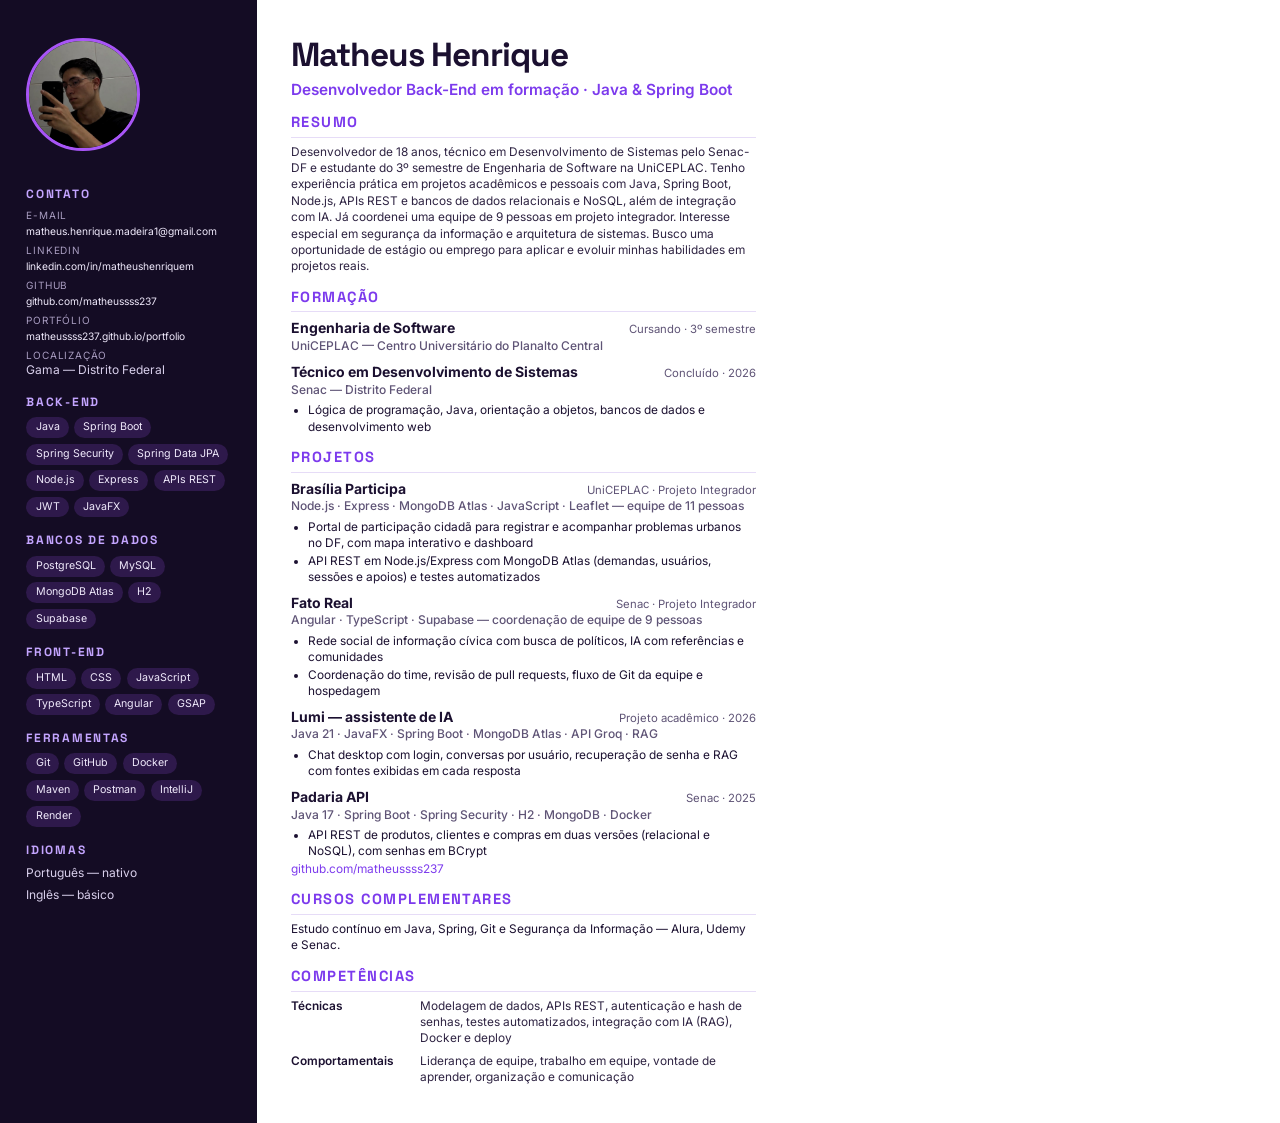
==== assets/cv/cv.html @ cdd40517 "Volta a paleta roxa, troca a foto e adiciona mais projetos - Desfaz a troca para o verde e volta ao " ====
<!DOCTYPE html>
<html lang="pt-BR">
<head>
  <meta charset="UTF-8">
  <title>Currículo — Matheus Henrique</title>
  <!-- Fonte do currículo. Para gerar o PDF: abrir no navegador > Imprimir > Salvar como PDF (A4, sem margens) -->
  <link href="https://fonts.googleapis.com/css2?family=Inter:wght@400;500;600;700&family=Space+Grotesk:wght@600;700&display=swap" rel="stylesheet">
  <style>
    @page { size: A4; margin: 0; }
    * { margin: 0; padding: 0; box-sizing: border-box; }
    :root { --ink: #1b1030; --muted: #5f5476; --accent: #7c3aed; --soft: #f3edfc; --line: #e6dcf7; }
    body { font-family: "Inter", system-ui, sans-serif; color: var(--ink); font-size: 8.9pt; line-height: 1.38; -webkit-print-color-adjust: exact; print-color-adjust: exact; }
    .page { width: 210mm; min-height: 297mm; display: grid; grid-template-columns: 68mm 1fr; }

    aside { background: #140c24; color: #efe9fb; padding: 10mm 7mm 8mm; }
    .photo { width: 30mm; height: 30mm; border-radius: 50%; object-fit: cover; border: 3px solid #a855f7; margin-bottom: 4mm; }
    aside h2 { font-family: "Space Grotesk", sans-serif; font-size: 9pt; letter-spacing: .14em; text-transform: uppercase; color: #c4a5ff; margin: 4mm 0 1.8mm; }
    aside p, aside li { font-size: 9pt; color: #d9d0ec; }
    aside ul { list-style: none; display: grid; gap: 1.2mm; }
    aside a { color: #efe9fb; text-decoration: none; overflow-wrap: anywhere; }
    .contact a { font-size: 7.7pt; }
    .contact li span { display: block; font-size: 7.5pt; color: #a89cc0; text-transform: uppercase; letter-spacing: .08em; }
    .chips { display: flex; flex-wrap: wrap; gap: 1.5mm; list-style: none; }
    .chips li { font-size: 8pt; padding: .8mm 2.4mm; border-radius: 99px; background: rgba(168, 85, 247, .18); color: #efe9fb; }

    main { padding: 10mm 10mm 8mm 9mm; }
    h1 { font-family: "Space Grotesk", sans-serif; font-size: 25pt; line-height: 1; letter-spacing: -.03em; }
    .role { color: var(--accent); font-weight: 600; font-size: 11.5pt; margin: 2mm 0 3mm; }
    main h2 { font-family: "Space Grotesk", sans-serif; font-size: 11pt; letter-spacing: .1em; text-transform: uppercase; color: var(--accent); border-bottom: 1.5px solid var(--line); padding-bottom: 1.2mm; margin: 3.2mm 0 1.6mm; }
    .item { margin-bottom: 2mm; }
    .item-head { display: flex; justify-content: space-between; gap: 4mm; align-items: baseline; }
    .item h3 { font-size: 10.5pt; font-weight: 700; }
    .date { font-size: 8.5pt; color: var(--muted); white-space: nowrap; }
    .place { color: var(--muted); font-size: 9pt; font-weight: 500; }
    .item ul { margin: 1mm 0 0 4.5mm; }
    .item li { margin-bottom: .3mm; }
    .summary { color: #2e2342; }
    .skills { display: grid; grid-template-columns: 30mm 1fr; gap: 1.6mm 4mm; }
    .skills dt { font-weight: 600; }
    .skills dd { color: #2e2342; }
    a.link { color: var(--accent); text-decoration: none; }
  </style>
</head>
<body>
  <div class="page">
    <aside>
      <img class="photo" src="../img/foto-perfil.jpg" alt="Foto de Matheus Henrique">

      <h2>Contato</h2>
      <ul class="contact">
        <li><span>E-mail</span><a href="mailto:matheus.henrique.madeira1@gmail.com">matheus.henrique.madeira1@gmail.com</a></li>
        <li><span>LinkedIn</span><a href="https://linkedin.com/in/matheushenriquem">linkedin.com/in/matheushenriquem</a></li>
        <li><span>GitHub</span><a href="https://github.com/matheussss237">github.com/matheussss237</a></li>
        <li><span>Portfólio</span><a href="https://matheussss237.github.io/portfolio/">matheussss237.github.io/portfolio</a></li>
        <li><span>Localização</span>Gama — Distrito Federal</li>
      </ul>

      <h2>Back-End</h2>
      <ul class="chips"><li>Java</li><li>Spring Boot</li><li>Spring Security</li><li>Spring Data JPA</li><li>Node.js</li><li>Express</li><li>APIs REST</li><li>JWT</li><li>JavaFX</li></ul>

      <h2>Bancos de dados</h2>
      <ul class="chips"><li>PostgreSQL</li><li>MySQL</li><li>MongoDB Atlas</li><li>H2</li><li>Supabase</li></ul>

      <h2>Front-End</h2>
      <ul class="chips"><li>HTML</li><li>CSS</li><li>JavaScript</li><li>TypeScript</li><li>Angular</li><li>GSAP</li></ul>

      <h2>Ferramentas</h2>
      <ul class="chips"><li>Git</li><li>GitHub</li><li>Docker</li><li>Maven</li><li>Postman</li><li>IntelliJ</li><li>Render</li></ul>

      <h2>Idiomas</h2>
      <ul>
        <li>Português — nativo</li>
        <li>Inglês — básico</li>
      </ul>
    </aside>

    <main>
      <h1>Matheus Henrique</h1>
      <p class="role">Desenvolvedor Back-End em formação · Java &amp; Spring Boot</p>

      <h2>Resumo</h2>
      <p class="summary">
        Desenvolvedor de 18 anos, técnico em Desenvolvimento de Sistemas pelo Senac-DF e estudante do
        3º semestre de Engenharia de Software na UniCEPLAC. Tenho experiência prática em projetos acadêmicos
        e pessoais com Java, Spring Boot, Node.js, APIs REST e bancos de dados relacionais e NoSQL, além de
        integração com IA. Já coordenei uma equipe de 9 pessoas em projeto integrador. Interesse especial em
        segurança da informação e arquitetura de sistemas. Busco uma oportunidade de estágio ou emprego
        para aplicar e evoluir minhas habilidades em projetos reais.
      </p>

      <h2>Formação</h2>
      <div class="item">
        <div class="item-head"><h3>Engenharia de Software</h3><span class="date">Cursando · 3º semestre</span></div>
        <p class="place">UniCEPLAC — Centro Universitário do Planalto Central</p>
      </div>
      <div class="item">
        <div class="item-head"><h3>Técnico em Desenvolvimento de Sistemas</h3><span class="date">Concluído · 2026</span></div>
        <p class="place">Senac — Distrito Federal</p>
        <ul>
          <li>Lógica de programação, Java, orientação a objetos, bancos de dados e desenvolvimento web</li>
        </ul>
      </div>

      <h2>Projetos</h2>
      <div class="item">
        <div class="item-head"><h3>Brasília Participa</h3><span class="date">UniCEPLAC · Projeto Integrador</span></div>
        <p class="place">Node.js · Express · MongoDB Atlas · JavaScript · Leaflet — equipe de 11 pessoas</p>
        <ul>
          <li>Portal de participação cidadã para registrar e acompanhar problemas urbanos no DF, com mapa interativo e dashboard</li>
          <li>API REST em Node.js/Express com MongoDB Atlas (demandas, usuários, sessões e apoios) e testes automatizados</li>
        </ul>
      </div>
      <div class="item">
        <div class="item-head"><h3>Fato Real</h3><span class="date">Senac · Projeto Integrador</span></div>
        <p class="place">Angular · TypeScript · Supabase — coordenação de equipe de 9 pessoas</p>
        <ul>
          <li>Rede social de informação cívica com busca de políticos, IA com referências e comunidades</li>
          <li>Coordenação do time, revisão de pull requests, fluxo de Git da equipe e hospedagem</li>
        </ul>
      </div>
      <div class="item">
        <div class="item-head"><h3>Lumi — assistente de IA</h3><span class="date">Projeto acadêmico · 2026</span></div>
        <p class="place">Java 21 · JavaFX · Spring Boot · MongoDB Atlas · API Groq · RAG</p>
        <ul>
          <li>Chat desktop com login, conversas por usuário, recuperação de senha e RAG com fontes exibidas em cada resposta</li>
        </ul>
      </div>
      <div class="item">
        <div class="item-head"><h3>Padaria API</h3><span class="date">Senac · 2025</span></div>
        <p class="place">Java 17 · Spring Boot · Spring Security · H2 · MongoDB · Docker</p>
        <ul>
          <li>API REST de produtos, clientes e compras em duas versões (relacional e NoSQL), com senhas em BCrypt</li>
        </ul>
        <p><a class="link" href="https://github.com/matheussss237">github.com/matheussss237</a></p>
      </div>

      <h2>Cursos complementares</h2>
      <div class="item">
        <p>Estudo contínuo em Java, Spring, Git e Segurança da Informação — Alura, Udemy e Senac.</p>
      </div>

      <h2>Competências</h2>
      <dl class="skills">
        <dt>Técnicas</dt><dd>Modelagem de dados, APIs REST, autenticação e hash de senhas, testes automatizados, integração com IA (RAG), Docker e deploy</dd>
        <dt>Comportamentais</dt><dd>Liderança de equipe, trabalho em equipe, vontade de aprender, organização e comunicação</dd>
      </dl>
    </main>
  </div>
</body>
</html>
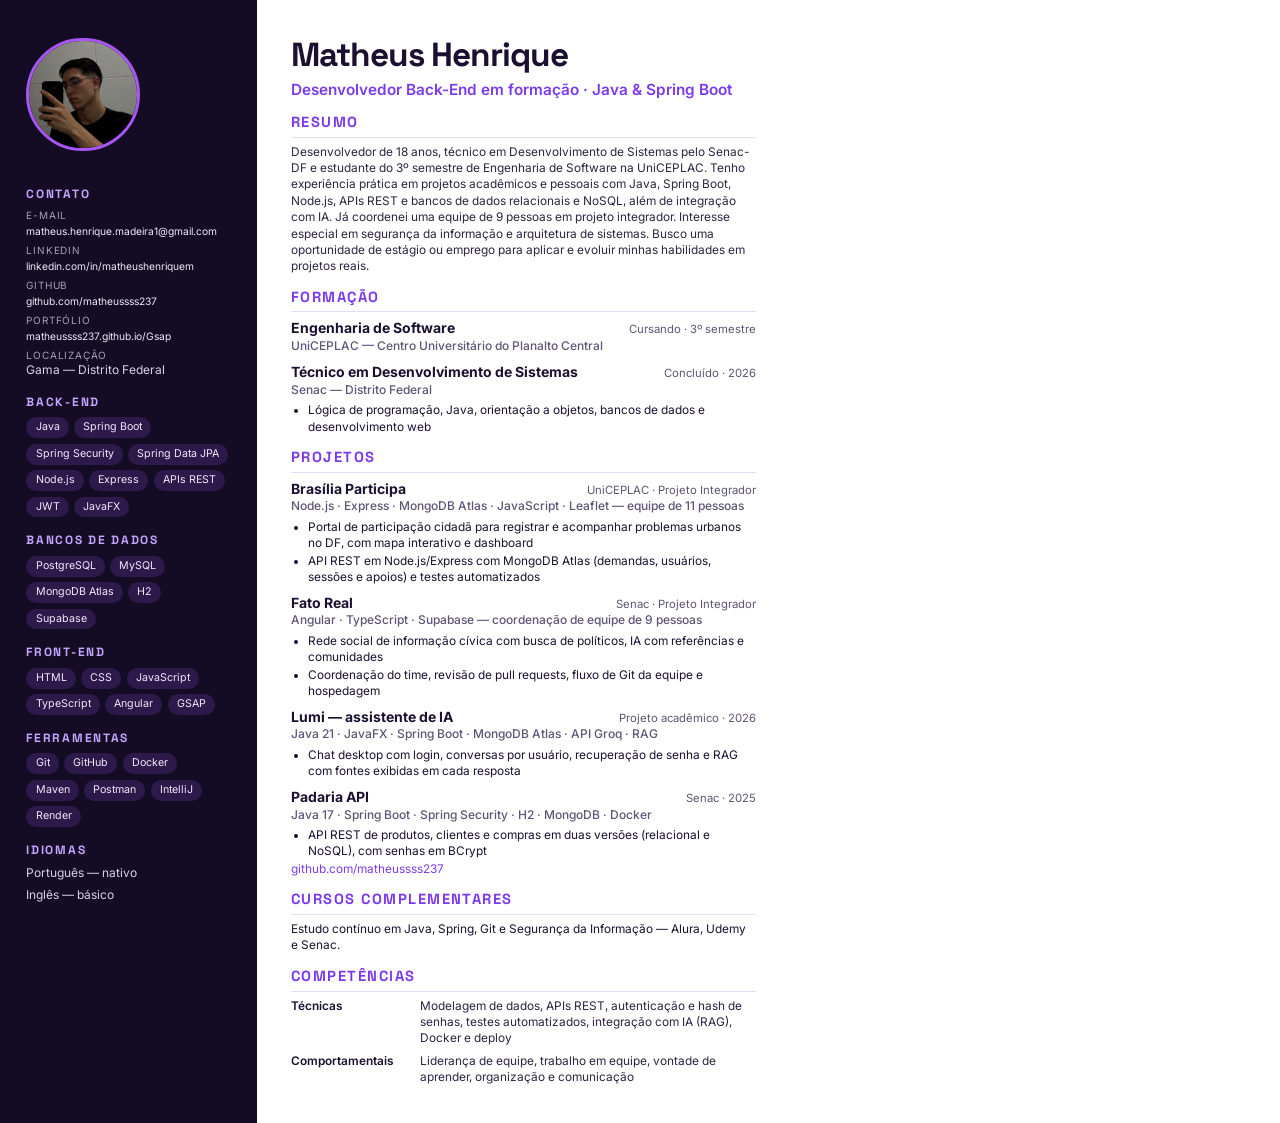
==== commit 9ce962d8: "Corrige os links do portfólio (voltam para /Gsap/, que é o endereço que existe hoje) Co-Authored-By:" ====
--- a/assets/cv/cv.html
+++ b/assets/cv/cv.html
@@ -51,7 +51,7 @@
         <li><span>E-mail</span><a href="mailto:matheus.henrique.madeira1@gmail.com">matheus.henrique.madeira1@gmail.com</a></li>
         <li><span>LinkedIn</span><a href="https://linkedin.com/in/matheushenriquem">linkedin.com/in/matheushenriquem</a></li>
         <li><span>GitHub</span><a href="https://github.com/matheussss237">github.com/matheussss237</a></li>
-        <li><span>Portfólio</span><a href="https://matheussss237.github.io/portfolio/">matheussss237.github.io/portfolio</a></li>
+        <li><span>Portfólio</span><a href="https://matheussss237.github.io/Gsap/">matheussss237.github.io/Gsap</a></li>
         <li><span>Localização</span>Gama — Distrito Federal</li>
       </ul>
 
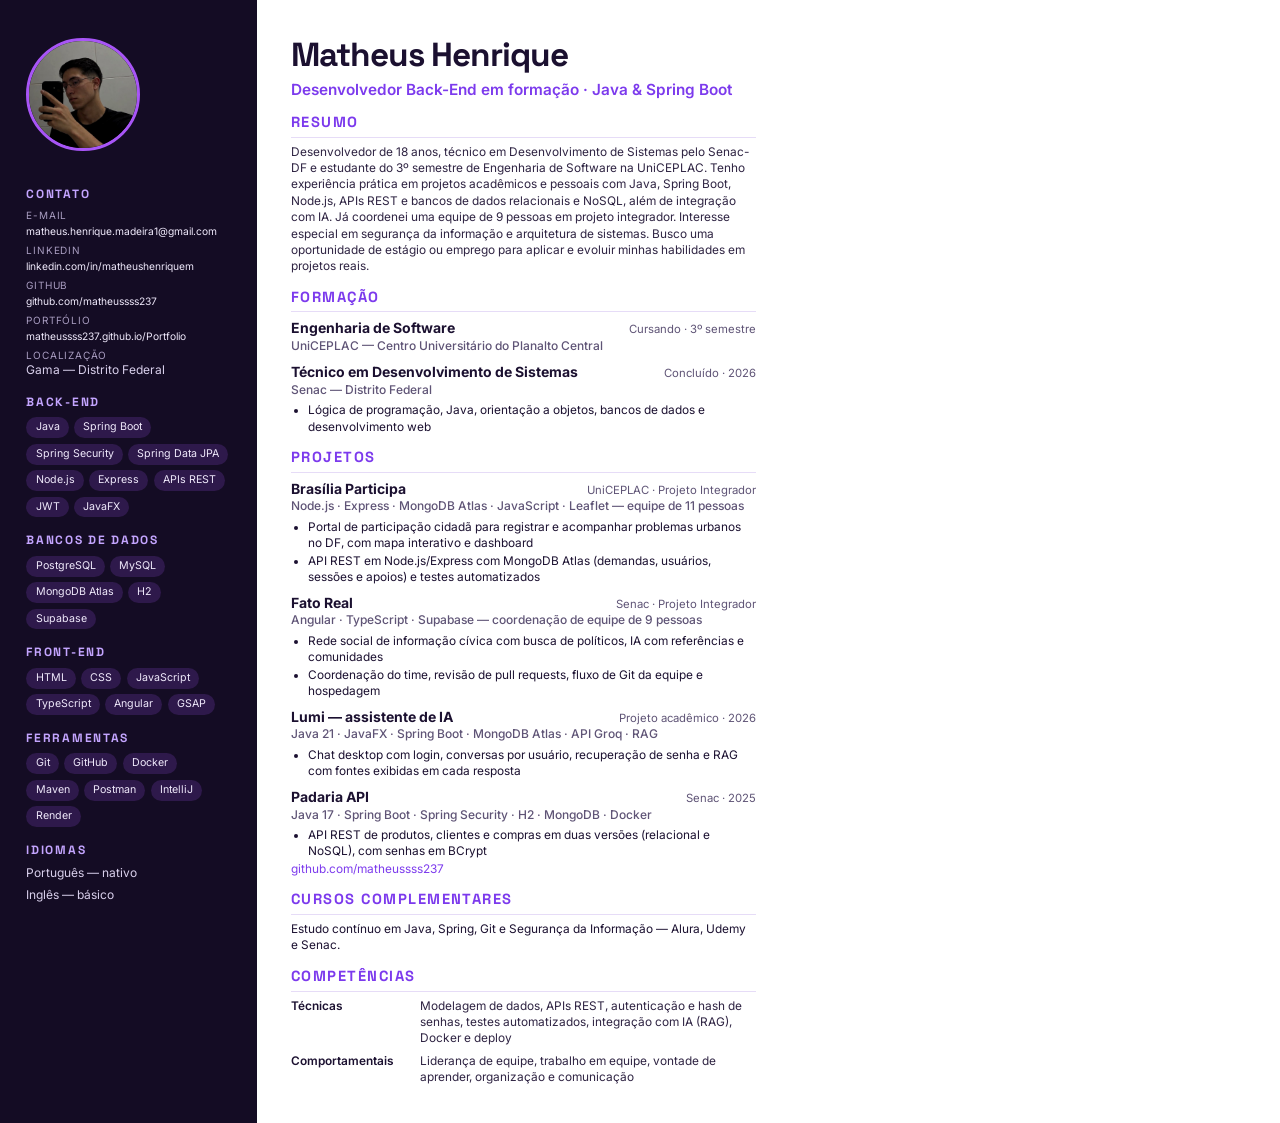
==== commit 20755be3: "Atualiza os links para o repositório renomeado (Portfolio) Co-Authored-By: Claude Opus 5.5 <noreply@" ====
--- a/assets/cv/cv.html
+++ b/assets/cv/cv.html
@@ -51,7 +51,7 @@
         <li><span>E-mail</span><a href="mailto:matheus.henrique.madeira1@gmail.com">matheus.henrique.madeira1@gmail.com</a></li>
         <li><span>LinkedIn</span><a href="https://linkedin.com/in/matheushenriquem">linkedin.com/in/matheushenriquem</a></li>
         <li><span>GitHub</span><a href="https://github.com/matheussss237">github.com/matheussss237</a></li>
-        <li><span>Portfólio</span><a href="https://matheussss237.github.io/Gsap/">matheussss237.github.io/Gsap</a></li>
+        <li><span>Portfólio</span><a href="https://matheussss237.github.io/Portfolio/">matheussss237.github.io/Portfolio</a></li>
         <li><span>Localização</span>Gama — Distrito Federal</li>
       </ul>
 
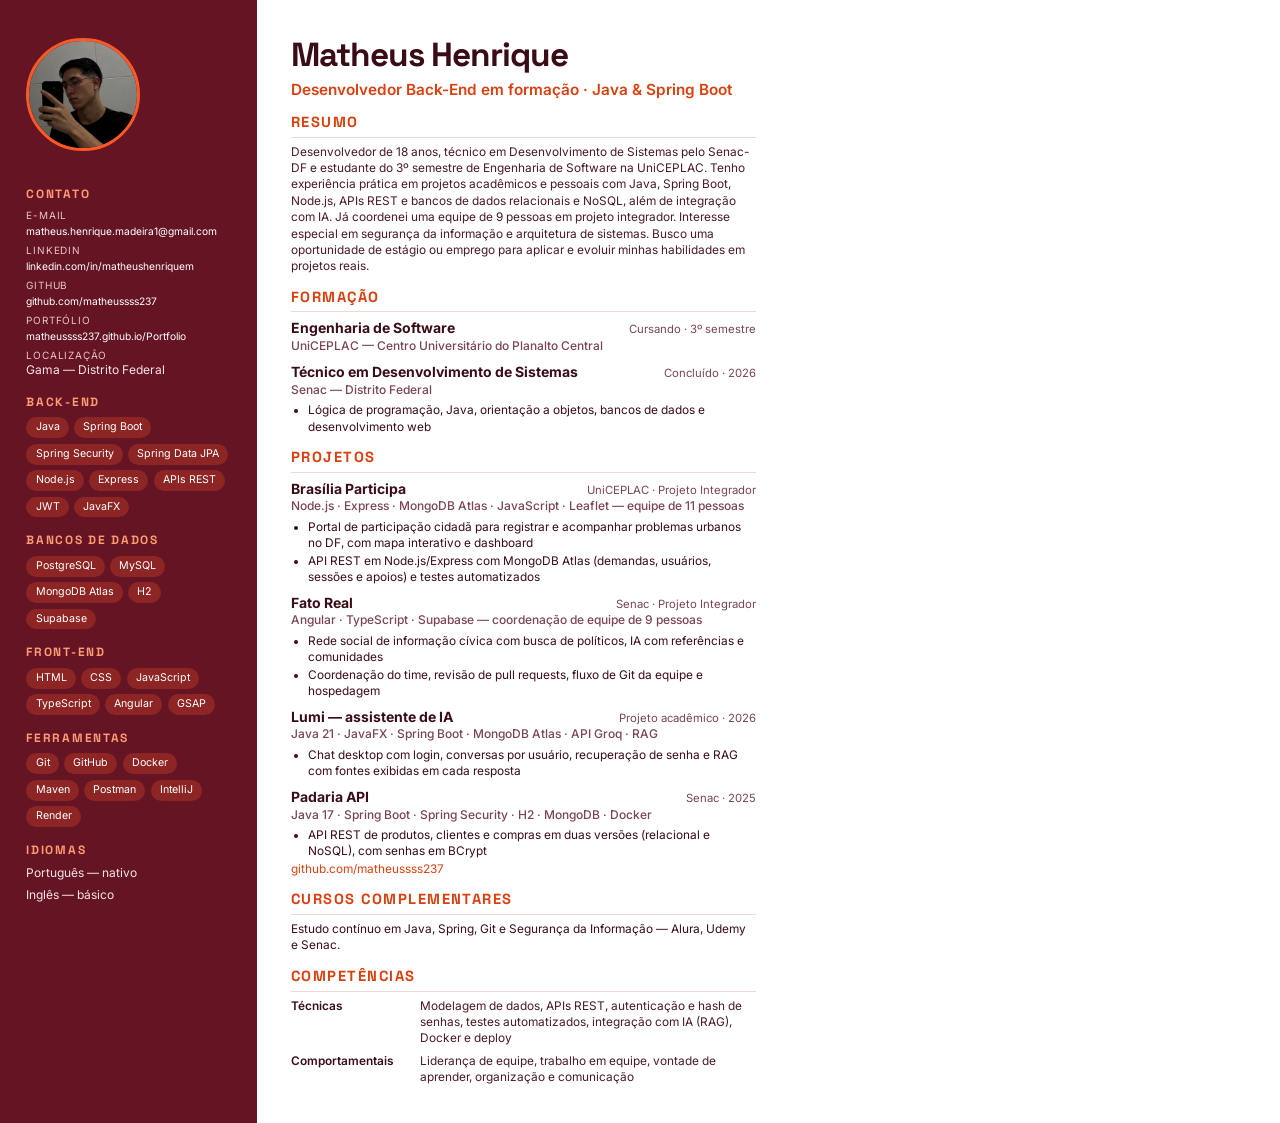
==== commit b489ef3f: "Troca a paleta para vinho, branco e laranja (#651424, #FFFFFF, #FF5825) Vale para o site (tema escur" ====
--- a/assets/cv/cv.html
+++ b/assets/cv/cv.html
@@ -8,20 +8,20 @@
   <style>
     @page { size: A4; margin: 0; }
     * { margin: 0; padding: 0; box-sizing: border-box; }
-    :root { --ink: #1b1030; --muted: #5f5476; --accent: #7c3aed; --soft: #f3edfc; --line: #e6dcf7; }
+    :root { --ink: #3a0c16; --muted: #7a4652; --accent: #d9400f; --soft: #fbf3f4; --line: #f1d9d3; }
     body { font-family: "Inter", system-ui, sans-serif; color: var(--ink); font-size: 8.9pt; line-height: 1.38; -webkit-print-color-adjust: exact; print-color-adjust: exact; }
     .page { width: 210mm; min-height: 297mm; display: grid; grid-template-columns: 68mm 1fr; }
 
-    aside { background: #140c24; color: #efe9fb; padding: 10mm 7mm 8mm; }
-    .photo { width: 30mm; height: 30mm; border-radius: 50%; object-fit: cover; border: 3px solid #a855f7; margin-bottom: 4mm; }
-    aside h2 { font-family: "Space Grotesk", sans-serif; font-size: 9pt; letter-spacing: .14em; text-transform: uppercase; color: #c4a5ff; margin: 4mm 0 1.8mm; }
-    aside p, aside li { font-size: 9pt; color: #d9d0ec; }
+    aside { background: #651424; color: #ffffff; padding: 10mm 7mm 8mm; }
+    .photo { width: 30mm; height: 30mm; border-radius: 50%; object-fit: cover; border: 3px solid #ff5825; margin-bottom: 4mm; }
+    aside h2 { font-family: "Space Grotesk", sans-serif; font-size: 9pt; letter-spacing: .14em; text-transform: uppercase; color: #ff9b73; margin: 4mm 0 1.8mm; }
+    aside p, aside li { font-size: 9pt; color: #f6e3e6; }
     aside ul { list-style: none; display: grid; gap: 1.2mm; }
-    aside a { color: #efe9fb; text-decoration: none; overflow-wrap: anywhere; }
+    aside a { color: #ffffff; text-decoration: none; overflow-wrap: anywhere; }
     .contact a { font-size: 7.7pt; }
-    .contact li span { display: block; font-size: 7.5pt; color: #a89cc0; text-transform: uppercase; letter-spacing: .08em; }
+    .contact li span { display: block; font-size: 7.5pt; color: #e9c3ca; text-transform: uppercase; letter-spacing: .08em; }
     .chips { display: flex; flex-wrap: wrap; gap: 1.5mm; list-style: none; }
-    .chips li { font-size: 8pt; padding: .8mm 2.4mm; border-radius: 99px; background: rgba(168, 85, 247, .18); color: #efe9fb; }
+    .chips li { font-size: 8pt; padding: .8mm 2.4mm; border-radius: 99px; background: rgba(255, 88, 37, .25); color: #ffffff; }
 
     main { padding: 10mm 10mm 8mm 9mm; }
     h1 { font-family: "Space Grotesk", sans-serif; font-size: 25pt; line-height: 1; letter-spacing: -.03em; }
@@ -34,10 +34,10 @@
     .place { color: var(--muted); font-size: 9pt; font-weight: 500; }
     .item ul { margin: 1mm 0 0 4.5mm; }
     .item li { margin-bottom: .3mm; }
-    .summary { color: #2e2342; }
+    .summary { color: #4a1a24; }
     .skills { display: grid; grid-template-columns: 30mm 1fr; gap: 1.6mm 4mm; }
     .skills dt { font-weight: 600; }
-    .skills dd { color: #2e2342; }
+    .skills dd { color: #4a1a24; }
     a.link { color: var(--accent); text-decoration: none; }
   </style>
 </head>
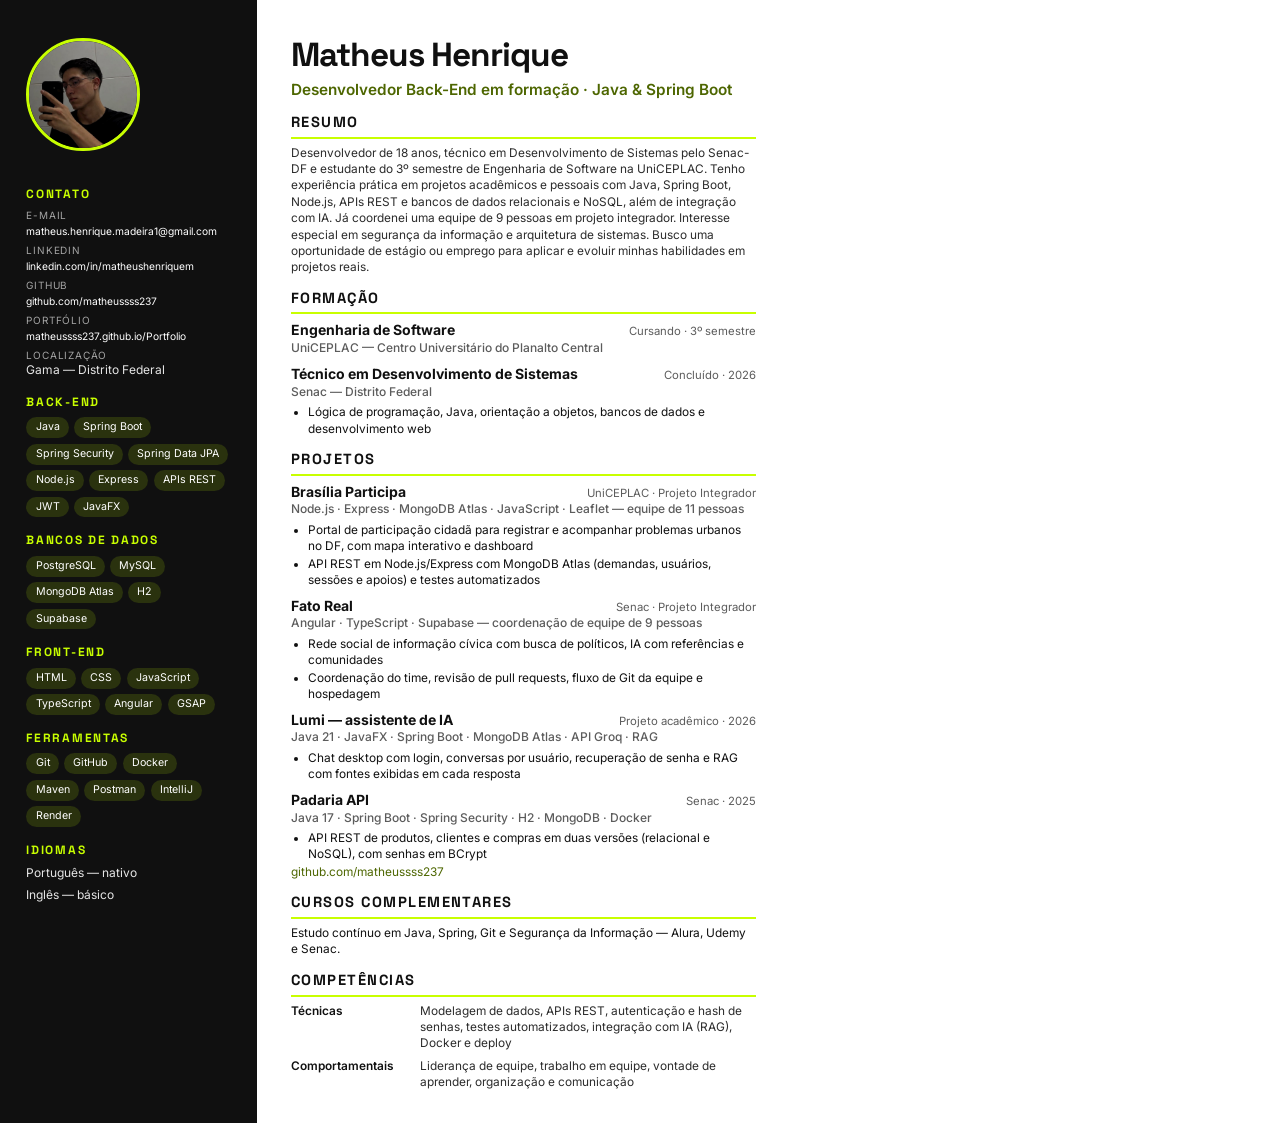
==== commit c11c488d: "Troca a paleta para preto, branco e verde-limão (#101010, #FFFFFF, #C8FF00) Vale para o site (tema e" ====
--- a/assets/cv/cv.html
+++ b/assets/cv/cv.html
@@ -8,25 +8,25 @@
   <style>
     @page { size: A4; margin: 0; }
     * { margin: 0; padding: 0; box-sizing: border-box; }
-    :root { --ink: #3a0c16; --muted: #7a4652; --accent: #d9400f; --soft: #fbf3f4; --line: #f1d9d3; }
+    :root { --ink: #101010; --muted: #5c5c5c; --accent: #4d6600; --soft: #f5f5f5; --line: #c8ff00; }
     body { font-family: "Inter", system-ui, sans-serif; color: var(--ink); font-size: 8.9pt; line-height: 1.38; -webkit-print-color-adjust: exact; print-color-adjust: exact; }
     .page { width: 210mm; min-height: 297mm; display: grid; grid-template-columns: 68mm 1fr; }
 
-    aside { background: #651424; color: #ffffff; padding: 10mm 7mm 8mm; }
-    .photo { width: 30mm; height: 30mm; border-radius: 50%; object-fit: cover; border: 3px solid #ff5825; margin-bottom: 4mm; }
-    aside h2 { font-family: "Space Grotesk", sans-serif; font-size: 9pt; letter-spacing: .14em; text-transform: uppercase; color: #ff9b73; margin: 4mm 0 1.8mm; }
-    aside p, aside li { font-size: 9pt; color: #f6e3e6; }
+    aside { background: #101010; color: #ffffff; padding: 10mm 7mm 8mm; }
+    .photo { width: 30mm; height: 30mm; border-radius: 50%; object-fit: cover; border: 3px solid #c8ff00; margin-bottom: 4mm; }
+    aside h2 { font-family: "Space Grotesk", sans-serif; font-size: 9pt; letter-spacing: .14em; text-transform: uppercase; color: #c8ff00; margin: 4mm 0 1.8mm; }
+    aside p, aside li { font-size: 9pt; color: #e6e6e6; }
     aside ul { list-style: none; display: grid; gap: 1.2mm; }
     aside a { color: #ffffff; text-decoration: none; overflow-wrap: anywhere; }
     .contact a { font-size: 7.7pt; }
-    .contact li span { display: block; font-size: 7.5pt; color: #e9c3ca; text-transform: uppercase; letter-spacing: .08em; }
+    .contact li span { display: block; font-size: 7.5pt; color: #a3a3a3; text-transform: uppercase; letter-spacing: .08em; }
     .chips { display: flex; flex-wrap: wrap; gap: 1.5mm; list-style: none; }
-    .chips li { font-size: 8pt; padding: .8mm 2.4mm; border-radius: 99px; background: rgba(255, 88, 37, .25); color: #ffffff; }
+    .chips li { font-size: 8pt; padding: .8mm 2.4mm; border-radius: 99px; background: rgba(200, 255, 0, .14); color: #ffffff; }
 
     main { padding: 10mm 10mm 8mm 9mm; }
     h1 { font-family: "Space Grotesk", sans-serif; font-size: 25pt; line-height: 1; letter-spacing: -.03em; }
     .role { color: var(--accent); font-weight: 600; font-size: 11.5pt; margin: 2mm 0 3mm; }
-    main h2 { font-family: "Space Grotesk", sans-serif; font-size: 11pt; letter-spacing: .1em; text-transform: uppercase; color: var(--accent); border-bottom: 1.5px solid var(--line); padding-bottom: 1.2mm; margin: 3.2mm 0 1.6mm; }
+    main h2 { font-family: "Space Grotesk", sans-serif; font-size: 11pt; letter-spacing: .1em; text-transform: uppercase; color: var(--ink); border-bottom: 2px solid var(--line); padding-bottom: 1.2mm; margin: 3.2mm 0 1.6mm; }
     .item { margin-bottom: 2mm; }
     .item-head { display: flex; justify-content: space-between; gap: 4mm; align-items: baseline; }
     .item h3 { font-size: 10.5pt; font-weight: 700; }
@@ -34,10 +34,10 @@
     .place { color: var(--muted); font-size: 9pt; font-weight: 500; }
     .item ul { margin: 1mm 0 0 4.5mm; }
     .item li { margin-bottom: .3mm; }
-    .summary { color: #4a1a24; }
+    .summary { color: #2b2b2b; }
     .skills { display: grid; grid-template-columns: 30mm 1fr; gap: 1.6mm 4mm; }
     .skills dt { font-weight: 600; }
-    .skills dd { color: #4a1a24; }
+    .skills dd { color: #2b2b2b; }
     a.link { color: var(--accent); text-decoration: none; }
   </style>
 </head>
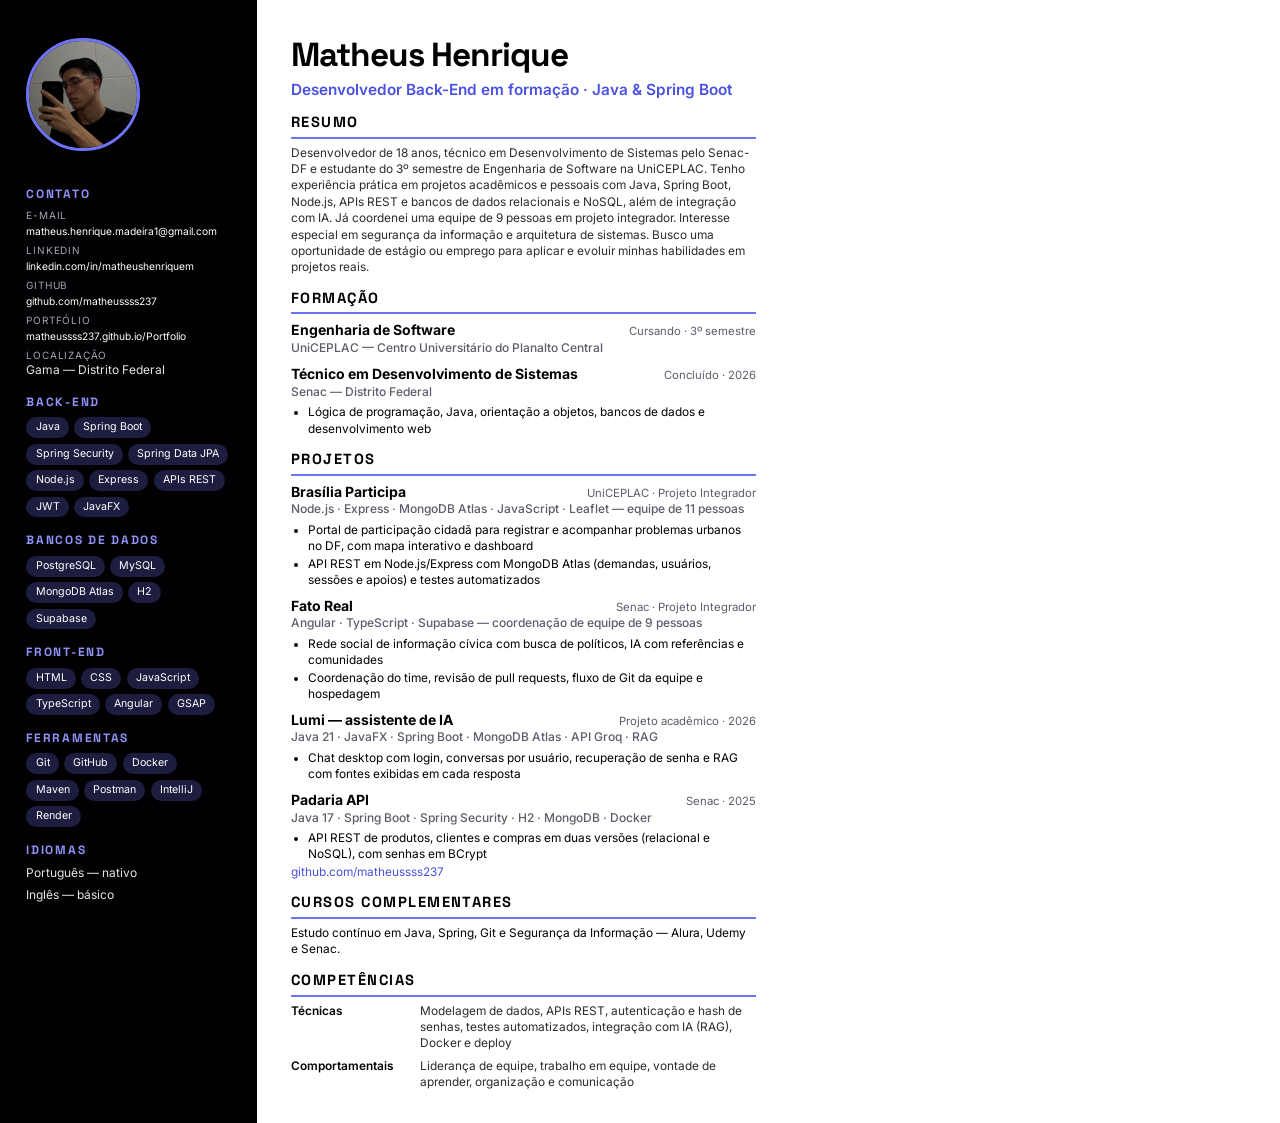
==== commit 63432318: "Troca a paleta para preto, branco e azul-violeta (#020002, #FFFFFF, #6E74F7) Vale para o site (tema " ====
--- a/assets/cv/cv.html
+++ b/assets/cv/cv.html
@@ -8,20 +8,20 @@
   <style>
     @page { size: A4; margin: 0; }
     * { margin: 0; padding: 0; box-sizing: border-box; }
-    :root { --ink: #101010; --muted: #5c5c5c; --accent: #4d6600; --soft: #f5f5f5; --line: #c8ff00; }
+    :root { --ink: #020002; --muted: #5c5c6b; --accent: #4a50e0; --soft: #f5f5fe; --line: #6e74f7; }
     body { font-family: "Inter", system-ui, sans-serif; color: var(--ink); font-size: 8.9pt; line-height: 1.38; -webkit-print-color-adjust: exact; print-color-adjust: exact; }
     .page { width: 210mm; min-height: 297mm; display: grid; grid-template-columns: 68mm 1fr; }
 
-    aside { background: #101010; color: #ffffff; padding: 10mm 7mm 8mm; }
-    .photo { width: 30mm; height: 30mm; border-radius: 50%; object-fit: cover; border: 3px solid #c8ff00; margin-bottom: 4mm; }
-    aside h2 { font-family: "Space Grotesk", sans-serif; font-size: 9pt; letter-spacing: .14em; text-transform: uppercase; color: #c8ff00; margin: 4mm 0 1.8mm; }
+    aside { background: #020002; color: #ffffff; padding: 10mm 7mm 8mm; }
+    .photo { width: 30mm; height: 30mm; border-radius: 50%; object-fit: cover; border: 3px solid #6e74f7; margin-bottom: 4mm; }
+    aside h2 { font-family: "Space Grotesk", sans-serif; font-size: 9pt; letter-spacing: .14em; text-transform: uppercase; color: #8f94f9; margin: 4mm 0 1.8mm; }
     aside p, aside li { font-size: 9pt; color: #e6e6e6; }
     aside ul { list-style: none; display: grid; gap: 1.2mm; }
     aside a { color: #ffffff; text-decoration: none; overflow-wrap: anywhere; }
     .contact a { font-size: 7.7pt; }
-    .contact li span { display: block; font-size: 7.5pt; color: #a3a3a3; text-transform: uppercase; letter-spacing: .08em; }
+    .contact li span { display: block; font-size: 7.5pt; color: #a3a3b3; text-transform: uppercase; letter-spacing: .08em; }
     .chips { display: flex; flex-wrap: wrap; gap: 1.5mm; list-style: none; }
-    .chips li { font-size: 8pt; padding: .8mm 2.4mm; border-radius: 99px; background: rgba(200, 255, 0, .14); color: #ffffff; }
+    .chips li { font-size: 8pt; padding: .8mm 2.4mm; border-radius: 99px; background: rgba(110, 116, 247, .25); color: #ffffff; }
 
     main { padding: 10mm 10mm 8mm 9mm; }
     h1 { font-family: "Space Grotesk", sans-serif; font-size: 25pt; line-height: 1; letter-spacing: -.03em; }
